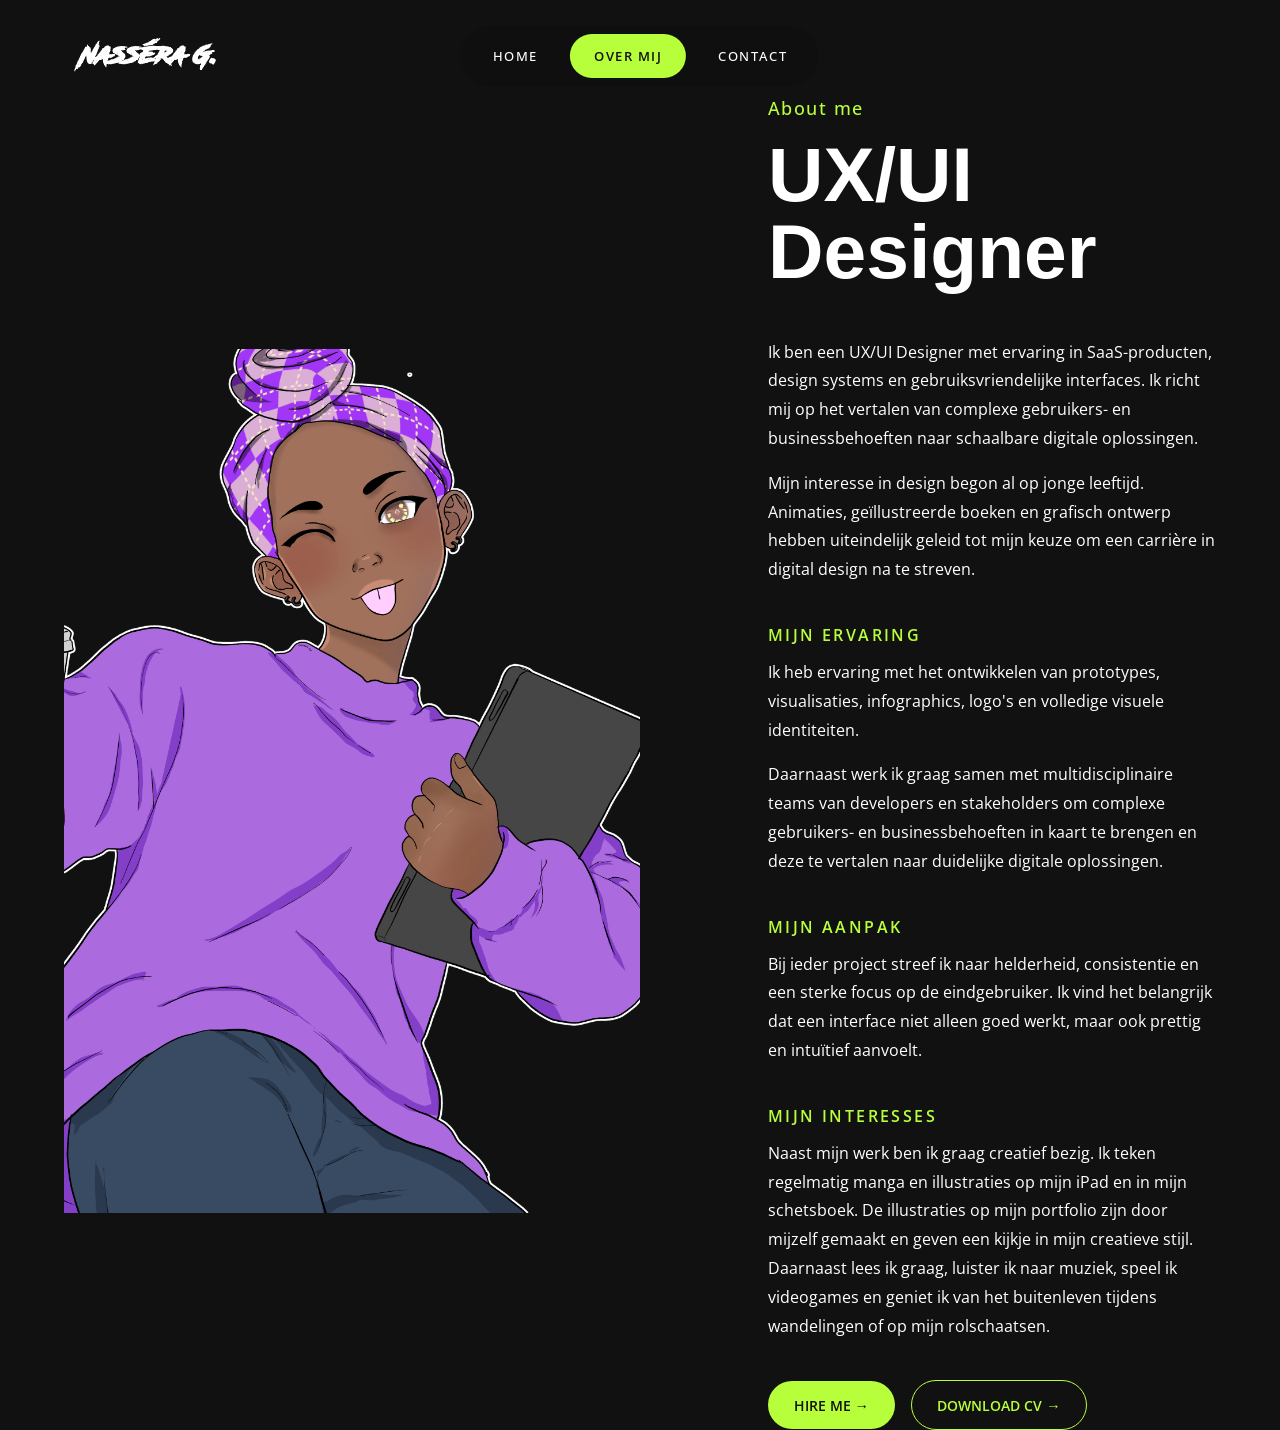
==== pages/about-me.html @ c037fdf7 "Update about-me.html" ====
<!doctype html>
<html lang="en">
  <head>
    <meta charset="UTF-8" />
    <meta name="viewport" content="width=device-width, initial-scale=1.0" />

    <title>About Me | Portfolio</title>

    <!-- CSS -->
<link rel="stylesheet" href="../css/style.css">
<link rel="stylesheet" href="../css/about.css">
<link rel="stylesheet" href="../css/responsive.css">

    <!-- FONTS -->
    <link rel="preconnect" href="https://fonts.googleapis.com" />
    <link rel="preconnect" href="https://fonts.gstatic.com" crossorigin />

    <link
      href="https://fonts.googleapis.com/css2?family=Koulen&family=Open+Sans:wght@300;400;500;600;700&display=swap"
      rel="stylesheet"
    />
  </head>

  <body>

    <!-- ================= HEADER ================= -->

    <header>

      <a href="index.html" class="logo">
        <!-- Nasséra G. -->
          Nass&#233;ra G.
      </a>

      <nav class="navigation">

        <ul>

          <li><a href="index.html"> Home</a></li>
          <li><a href="pages/about-me.html" class="active">Over mij</a></li>
          <li><a href="pages/contact.html">Contact</a></li>
        </ul>
      </nav>
<!-- 
      <a href="#" class="contact-button">
        Neem contact op
      </a> -->

    </header>

    <!-- ==========================================
         ABOUT ME PAGE
    =========================================== -->

    <main class="about-page">

      <!-- ========================================
           LEFT — CHARACTER
      ========================================= -->

      <section class="about-character">
        <img src="../images/profile/full-body2.webp" alt="About Me character">
      </section>


      <!-- ========================================
           RIGHT — CONTENT
      ========================================= -->

      <section class="about-content">

        <div class="about-header">

          <span class="about-category">
            About me
          </span>

          <h1>
            UX/UI Designer
          </h1>

        </div>


        <!-- INTRODUCTION -->

        <div class="about-section">

          <p>
            Ik ben een UX/UI Designer met ervaring in SaaS-producten,
            design systems en gebruiksvriendelijke interfaces. Ik richt
            mij op het vertalen van complexe gebruikers- en
            businessbehoeften naar schaalbare digitale oplossingen.
          </p>

          <p>
            Mijn interesse in design begon al op jonge leeftijd. Animaties,
            geïllustreerde boeken en grafisch ontwerp hebben uiteindelijk
            geleid tot mijn keuze om een carrière in digital design na te
            streven.
            
          </p>

        </div>


        <!-- EXPERIENCE -->

        <div class="about-section">

          <h2>
            MIJN ERVARING 
          </h2>

          <p>
            Ik heb ervaring met het ontwikkelen van prototypes,
            visualisaties, infographics, logo's en volledige
            visuele identiteiten.
          </p>

          <p>
            Daarnaast werk ik graag samen met multidisciplinaire teams
            van developers en stakeholders om complexe gebruikers- en
            businessbehoeften in kaart te brengen en deze te vertalen naar duidelijke digitale
            oplossingen.
          </p>

        </div>


        <!-- APPROACH -->
        <div class="about-section">

          <h2>
            MIJN AANPAK
          </h2>

          <p>
            Bij ieder project streef ik naar helderheid, consistentie en
            een sterke focus op de eindgebruiker. Ik vind het belangrijk
            dat een interface niet alleen goed werkt, maar ook prettig en
            intuïtief aanvoelt.
          </p>

        </div>


        <!-- INTERESTS -->
        <div class="about-section">

          <h2>
            MIJN INTERESSES
          </h2>

          <p>
            Naast mijn werk ben ik graag creatief bezig. Ik teken regelmatig manga en illustraties op mijn iPad en in mijn schetsboek. De illustraties op mijn portfolio zijn door mijzelf gemaakt en geven een kijkje in mijn creatieve stijl. Daarnaast lees ik graag, luister ik naar muziek, speel ik videogames en geniet ik van het buitenleven tijdens wandelingen of op mijn rolschaatsen.
          </p>
        </div>


        <!-- ========================================
             SKILLS
        ========================================= -->

        <!-- <div class="about-skills">

          <div class="skill">
            <span>UX / UI DESIGN</span>
          </div>

          <div class="skill">
            <span>PROTOTYPING</span>
          </div>

          <div class="skill">
            <span>DESIGN SYSTEMS</span>
          </div>

          <div class="skill">
            <span>VISUAL DESIGN</span>
          </div>

        </div> -->


        <!-- ========================================
             CONTACT
        ========================================= -->


<div class="about-buttons">

  <a href="mailto:nasseragrampon@gmail.com" class="project-button" id="contact-button">
    HIRE ME →
  </a>


  <a href="../images/profile/CV_Nassera_Grampon_Dutch2026.pdf" target="_blank" class="project-button-secondary">
    DOWNLOAD CV →
  </a>

</div>


<div class="star-container"></div>

</section>
</main>


<script src="javascript/about-me.js"></script>
  </body>
</html>
---- css/style.css ----
/* ==========================================
   IMPORTS
========================================== */

@import url("happy-chef.css");






/* ==========================================
   VARIABLES
========================================== */

:root {
  --container-width: 1400px;
  --container-padding: 2rem;


--border-radius-xxs: 2px;
--border-radius-xs: 4px;
--border-radius-s: 8px;
--border-radius-m: 16px;
--border-radius-l: 20px;
--border-radius-xl: 40px;
--border-radius-full: 999px;

--color-accent: #b8ff3b;
--color-black: #111111;
--color-semiblack: #1f1f1f;
--color-grey: #5f5f5f;
--color-white: #ffffff;

/* Project colors */
--color-florisoft:#8D3BFF;
--color-grid:#FF3B8D;
--color-motion:#6680FF;
--color-visual:#FFE33B;
--color-happychef:#FF3B3B;
/* --color-about:fuchsia; */



}

@font-face {
  font-family: "Road Rage";
  src: url("../fonts/Road_Rage.otf") format("opentype");
  font-weight: normal;
  font-style: normal;
}

/* ==========================================
   GLOBAL
========================================== */

* {
  margin: 0;
  padding: 0;
  box-sizing: border-box;
}





/* ==========================================
   GLOBAL TYPOGRAPHY
========================================== */


body {
  /* font-family: "Sora", sans-serif; */
  font-family: "Open Sans", sans-serif;
  background: var(--color-black);
}

/* ==========================================
   HEADINGS
========================================== */

h1,
/* h2, */
h3,
h4,
h5,
h6 {
  /* font-family: "Koulen", sans-serif; */
  font-family: "Sora", sans-serif;

    font-size: clamp(3rem, 6vw, 5rem);
    font-weight: 400;
    line-height: 1;
    color: var(--color-white);
    margin-bottom: 3rem;
}


/* ==========================================
   LINKS
========================================== */

a {
  font-family: "Open Sans", sans-serif;
}


/* ==========================================
   BUTTONS
========================================== */

button {
  font-family: "Open Sans", sans-serif;
}



/* ==========================================
   HEADER
========================================== */

header {
  position: absolute;
display: flex;
  align-items: center;

  width: min(
    var(--container-width),
    calc(100% - (var(--container-padding) * 2))
  );

  padding: 1.5rem 3rem;

  top: 2rem;
  left: 50%;

  transform: translateX(-50%);

  z-index: 100;
}


/* ==========================================
   NAVIGATION
========================================== */

.navigation {
  position: absolute;

  left: 50%;
  transform: translateX(-50%);

  background: rgba(15, 15, 15, 0.85);

  border-radius: var(--border-radius-full);

  padding: 0.5rem;
}

.navigation ul {
  display: flex;
  align-items: center;

  margin: 0;
  padding: 0;

  list-style: none;

  gap: 0.5rem;
}

.navigation a {
  display: block;

  padding: 0.8rem 1.5rem;

  border-radius: var(--border-radius-full);

  color: var(--color-white);

  font-family: "Open Sans", sans-serif;

  font-size: 0.8rem;
  font-weight: 500;

  letter-spacing: 0.12em;

  text-transform: uppercase;
  text-decoration: none;

  transition: 0.3s ease;
}


/* ==========================================
   NAVIGATION HOVER
========================================== */

.navigation a:hover {
  background: rgba(255, 255, 255, 0.08);
}


/* ==========================================
   ACTIVE PAGE
========================================== */

.navigation .active {
  background: var(--color-accent);

  color: var(--color-black);

  font-weight: 600;
}


/* ==========================================
   LOGO
========================================== */

@font-face {
  font-family: "Road Rage", sans-serif;
  src: url("../fonts/Road_Rage.otf") format("opentype");
}

.logo {
  position: absolute;
  left: 3rem;
  color: var(--color-white);
  font-family: "Road Rage", sans-serif;
  font-size: 1.5rem;
  font-weight: 600;
  text-decoration: none;
}





/* ==========================================
   HERO
========================================== */

.hero {
  display: flex;
  width: 100%;
  height: 100vh;
}

.hero:hover .panel {
  flex: 0.95;
}

/* .hero .panel:hover {
  flex: 1.2;
} */




/* ==========================================
   PANELEN
========================================== */

.panel {
  position: relative;
  flex: 1;
  overflow: hidden;
}


/* .panel {
    overflow: hidden;
} */



/* ==========================================
   PANEL IMAGE
========================================== */


.panel img {
    width: 100%;
    height: 100%;
    object-fit: cover;
}


/* ==========================================
   PANEL HOVER IMAGE
========================================== */

.panel:hover img {
  transform: scale(1.03);
  filter: brightness(0.85);
}


/* ==========================================
   LAST PANEL
========================================== */

.panel:last-child {
  border-right: none;
}


/* ==========================================
   PANEL LIGHT OVERLAY
========================================== */

.panel::before {
  content: "";

  position: absolute;
  inset: 0;

  background: rgba(255, 255, 255, 0.03);

  opacity: 0.4;

  transition: opacity 0.3s ease;

  pointer-events: none;

  z-index: 1;
}

.panel:hover::before {
  opacity: 1;
}


/* CHARACHTERS BELOW */

/* ------------------------------------------
   FLORISOFT CHARACTER
------------------------------------------ */

.florisoft img {
  /* width: 100%;
  height: 100%;
  object-fit: cover;
  object-position: center top; */
    object-fit: cover;
object-position: center bottom 90%;
/* background-color: #5CAA59;
background-color: #FFE53B; */
}

/* ------------------------------------------
   GRID EN KLEUR CHARACTER
------------------------------------------ */

.grid img {
  width: 100%;
  height: 100%;
  object-fit: cover;
  object-position: center top;
  /* background-color: #E56B8D;
  background-color: #B8FF3B; */
}

/* ------------------------------------------
   INTERFACE EN BEWEGING CHARACTER
------------------------------------------ */

.interface img {
  width: 100%;
  height: 100%;
  object-fit: cover;
  object-position: center top;
  /* background-color: #58929B;
  background-color: #55FF3B; */
}
/* ------------------------------------------
   VISUAL INTERFACE DESIGN CHARACTER
------------------------------------------ */

.visual-interface img {
  width: 100%;
  height: 100%;
  object-fit: cover;
  object-position: center top;
  /* background-color: #F4DB5D;
  background-color: #3B55FF; */
  
}

/* ------------------------------------------
   HAPPY CHEF CHARACTER
------------------------------------------ */

.happy-chef img {
  width: 100%;
  height: 100%;
  object-fit: cover;
  object-position: center top;
  /* background-color: #ED394D;
  background-color: #E53BFF; */
}

/* ------------------------------------------
   ABOUT ME CHARACTER
------------------------------------------ */

.about-me img {
  width: 100%;
  height: 100%;
  object-fit: cover;
  object-position: center top;
  /* background-color: #9E49FF;
  background-color: #131A00; */
}


/* DEZE LATER VERWIJDEREN!!!! */
.florisoft img,
.grid img,
.interface img,
.visual-interface img,
.happy-chef img,
.about-me img
{
  background-color:#343ee329;

}

/* ==========================================
   OVERLAY
========================================== */

.panel-overlay {
  position: absolute;
  inset: 0;

  background: linear-gradient(
    to top,
    rgba(0, 0, 0, 0.92) 0%,
    rgba(0, 0, 0, 0.65) 45%,
    rgba(0, 0, 0, 0.15) 75%,
    transparent 100%
  );

  opacity: 0;

  transition: opacity 0.45s ease;

  z-index: 1;

  pointer-events: none;
}


/* Overlay verschijnt */

.panel:hover .panel-overlay {
  opacity: 1;
}


/* ==========================================
   PANEL CONTENT
========================================== */

.panel-content {
  position: absolute;
  left: 2rem;
  right: 2rem;
  bottom: 2rem;
  z-index: 2;

  opacity: 0;
  transform: translateY(40px);

  transition:
    opacity 0.45s ease,
    transform 0.45s ease;
}


/* Content verschijnt */

.panel:hover .panel-content {
  opacity: 1;
  transform: translateY(0);
}


/* ==========================================
   CATEGORIE
========================================== */

.panel-category {
  display: block;
  margin-bottom: 1rem;
  color: var(--color-accent);
  font-size: 0.8rem;
  font-weight: 600;
  letter-spacing: 0.15em;
  text-transform: uppercase;
}


/* ==========================================
   TITEL
========================================== */

.panel-content h2 {
  margin-bottom: 1rem;
  color: var(--color-white);
  font-size: clamp(2rem, 2.4vw, 2.8rem);
  font-weight: 600;
  line-height: 1.1;
}


/* ==========================================
   BESCHRIJVING
========================================== */

.panel-content p {
  max-width: 28ch;
  margin-bottom: 2rem;
  color: rgba(255, 255, 255, 0.88);
  font-size: 0.95rem;
  line-height: 1.8;
}


/* ==========================================
   LINK
========================================== */

.panel-link {
  display: inline-flex;
  align-items: center;
  color: var(--color-accent);
  font-weight: 600;
  transition:
    gap 0.3s ease,
    transform 0.3s ease;
}


/* Link hover */

.panel:hover .panel-link {
  gap: 0.9rem;
}

/* ==========================================
   HOMEPAGE — TOUCH DEVICES
   TABLET + MOBILE
========================================== */

@media (max-width: 1024px) {

  .hero .panel-content {
    opacity: 1 !important;
    transform: translateY(0) !important;
  }

  .hero .panel-overlay {
    opacity: 1 !important;
  }

}

/* ==========================================
   HOMEPAGE
   TABLET + MOBILE
   PANEL TEXT ALWAYS VISIBLE
========================================== */

@media (max-width: 1024px) {

  .hero .panel-content {
    opacity: 1 !important;
    transform: translateY(0) !important;
    visibility: visible !important;
  }

  .hero .panel-overlay {
    opacity: 1 !important;
    visibility: visible !important;
  }

}
---- css/about.css ----
/* ==========================================
   ABOUT ME PAGE
========================================== */


/* ==========================================
   HERO / MAIN ABOUT SECTION
========================================== */

.about-page {
  display: flex;
  justify-content: space-between;
  align-items: center;
  width: min(1400px, 90%);
  margin: 6rem auto 0;
  min-height: calc(100vh - 6rem);
  gap: 8rem;
}


/* ==========================================
   LEFT — ILLUSTRATION
========================================== */

.about-character {
  width: 50%;
  /* height: calc(100vh - 6rem); */
  overflow: hidden;
  flex-shrink: 0;
  display: flex;
  /* align-items: flex-end; */
  justify-content: center;
}


.about-character img {
  width: 100%;
  height: 100dvh;
  object-fit: contain;
  object-position: center bottom;
  display: block;
  transition: transform 0.35s ease;
}


/* Character hover */

/* .about-character:hover img {
  transform: scale(1.02);
} */


/* ==========================================
   RIGHT — ABOUT CONTENT
========================================== */

.about-content {
  width: 45%;
  max-width: 38rem;
}


/* ==========================================
   PROJECT NUMBER / CATEGORY
========================================== */

.about-category{
  display: inline-block;
  font-size: 1.125rem;
  font-weight: 500;
  color: var(--color-accent);
  margin-bottom: 1rem;
  /* text-transform: uppercase; */
  letter-spacing: 0.08em;
}


/* ==========================================
   MAIN TITLE
========================================== */

/* Titel: UX/UI Designer */

.about-content h1 {
  font-size: clamp(3rem, 6vw, 5rem);
  font-weight: 700;
  line-height: 1;
  color: var(--color-white);
  margin-bottom: 3rem;
}


/* ==========================================
   ABOUT SECTION
========================================== */

.about-section {
  margin-bottom: 2.5rem;
}


/* ==========================================
   SECTION TITLE
========================================== */


.about-section h2{
  display: block;
  margin-bottom: .75rem;
  color: var(--color-accent);
  font-size: 1rem;
  font-weight: 600;
  letter-spacing: .15em;
  text-transform: uppercase;
}



/* ==========================================
   BODY TEXT
========================================== */
.about-section p {
  display: inline-block;
  font-size: 1rem;
  line-height: 1.8;
  /* color: rgba(255, 255, 255, 0.8); */
  color: var(--color-white);
  max-width: 36rem;
  margin-bottom: 1rem;
}


.about-section p:last-child {
  margin-bottom: 0;
}


/* ==========================================
   SKILLS
========================================== */

/* .about-skills {
  display: flex;
  flex-wrap: wrap;
  gap: 0.75rem;
  margin-top: 2rem;
  margin-bottom: 2.5rem;
} */


/* Skill */

/* .skill {
  display: inline-flex;
  align-items: center;
  padding: 0.65rem 1rem;
  border: 1px solid rgba(255, 255, 255, 0.2);
  border-radius: var(--border-radius-full);
  color: var(--color-white);
  font-size: 0.8rem;
  font-weight: 600;
  letter-spacing: 0.05em;
} */


/* Skill hover */

/* .skill:hover {
  background: var(--color-accent);
  border-color: var(--color-accent);
  color: var(--color-black);
} */


/* ==========================================
   CONTACT
========================================== */

.about-buttons {
  display: flex;
  align-items: center;
  gap: 1rem;
}

/* .about-contact {
  display: inline-flex;
  align-items: center;
  gap: 0.6rem;
  padding: 0.9rem 1.6rem;
  border-radius: var(--border-radius-full);
  background: var(--color-accent);
  color: var(--color-black);
  text-decoration: none;
  font-size: 0.9rem;
  font-weight: 600;
  transition:
    transform 0.3s ease,
    background 0.3s ease;
} */


/* Contact hover */
/* .about-contact:hover {
  transform: translateY(-2px);
} */



/* button */
.project-button {
    font-size: .9rem;
  display: inline-flex;
  align-items: center;
  padding: .9rem 1.6rem;
  border-radius: var(--border-radius-full);
  background: var(--color-accent);
  color: var(--color-black);
  text-decoration: none;
  font-weight: 600;
}


.project-buttons {
  display: flex;
  align-items: center;
  gap: 1rem; /* Verander dit voor meer of minder ruimte */
}


/* button secondary */
.project-button-secondary {
  display: inline-flex;
  align-items: center;
  justify-content: center;
  padding: .9rem 1.6rem;
  font-size: .9rem;
  font-weight: 600;
  text-decoration: none;
  color: var(--color-accent);
  border: 1.5px solid var(--color-accent);
  border-radius: var(--border-radius-full);
  background: transparent;
  transition:
    background .3s ease,
    color .3s ease,
    transform .3s ease;
}

/* hover functie */
.project-button-secondary:hover {
  background: var(--color-accent);
  color: var(--color-black);
}

/* ==========================================
   CLICK STARS
========================================== */

.star-container {
  position: fixed;
  inset: 0;
  pointer-events: none;
  z-index: 9999;
}

.star {
  position: absolute;
  color: var(--color-accent);
  font-size: 1.2rem;
  opacity: 0;
  animation: star-burst 0.8s ease-out forwards;
}

@keyframes star-burst {
  0% {
    opacity: 0;
    transform: translate(0, 0) scale(0);
  }

  20% {
    opacity: 1;
    transform: translate(0, 0) scale(1);
  }

  100% {
    opacity: 0;
    transform:
      translate(var(--x), var(--y))
      scale(0.5);
  }

}
---- css/responsive.css ----
/* ==========================================
   RESPONSIVE
========================================== */


/* ==========================================
   TABLET
   1024px and below
========================================== */

@media (max-width: 1024px) {

  /* ==========================================
     HEADER
  ========================================== */

  header {
    width: calc(100% - 3rem);
    padding: 1.5rem;
  }

  .logo {
    left: 1.5rem;
  }

  .navigation a {
    padding: 0.7rem 1.1rem;
    font-size: 0.75rem;
  }


  /* ==========================================
     HERO
  ========================================== */

  .hero {
    height: 100vh;
  }


  /* ==========================================
     PANEL CONTENT
  ========================================== */

  .panel-content {
    left: 1.5rem;
    right: 1.5rem;
    bottom: 1.5rem;
  }

  .panel-content h2 {
    font-size: 1.8rem;
  }

  .panel-content p {
    font-size: 0.85rem;
  }


  /* ==========================================
     HOMEPAGE PANELS
     TEXT ALWAYS VISIBLE
  ========================================== */

  .hero .panel {
    position: relative;
  }

  .hero .panel .panel-content {
    opacity: 1 !important;
    visibility: visible !important;
    transform: none !important;
    pointer-events: auto;
  }

  .hero .panel .panel-overlay {
    opacity: 1 !important;
    visibility: visible !important;
  }

  /* Prevent touch devices from triggering
     desktop hover behaviour */

  .hero .panel:hover .panel-content {
    opacity: 1 !important;
    visibility: visible !important;
    transform: none !important;
  }

  .hero .panel:hover .panel-overlay {
    opacity: 1 !important;
    visibility: visible !important;
  }

}


/* ==========================================
   MOBILE
   768px and below
========================================== */

@media (max-width: 768px) {

  /* ==========================================
     HEADER
  ========================================== */

  header {
    width: 100%;
    padding: 1rem 1.25rem;
    top: 0.75rem;
  }


  /* Logo */

  .logo {
    left: 1.25rem;
    font-size: 1.2rem;
  }


  /* Navigation */

  .navigation {
    left: auto;
    right: 1.25rem;
    transform: none;
    padding: 0.3rem;
  }

  .navigation ul {
    gap: 0.15rem;
  }

  .navigation a {
    padding: 0.6rem 0.8rem;
    font-size: 0.65rem;
    letter-spacing: 0.06em;
  }


  /* ==========================================
     HOMEPAGE HERO
  ========================================== */

  .hero {
    flex-direction: column;
    width: 100%;
    height: auto;
  }


  /* ==========================================
     HOMEPAGE PANELS
  ========================================== */

  .panel {
    width: 100%;
    height: 420px;
    flex: none;
  }


  /* ==========================================
     PANEL CONTENT
  ========================================== */

  .panel-content {
    left: 1.5rem;
    right: 1.5rem;
    bottom: 1.5rem;
  }

  .panel-content h2 {
    font-size: 2rem;
  }

  .panel-content p {
    font-size: 0.9rem;
    text-align: left;
    max-width: 34ch;
  }


  /* ==========================================
     CHARACTER POSITIONS
  ========================================== */

  .florisoft img {
    object-position: center 20%;
  }

  .grid img {
    object-position: center 30%;
  }

  .interface img {
    object-position: center 30%;
  }

  .visual-interface img {
    object-position: center 30%;
  }

  .happy-chef img {
    object-position: center 30%;
  }

  .about-me img {
    object-position: center 10%;
  }


  /* ==========================================
     PROJECT HERO — BUTTON
  ========================================== */

  .project-info > .project-button {
    display: flex;
    width: 100%;
    justify-content: center;
    margin: 0;
  }


  /* ==========================================
     ABOUT ME
  ========================================== */

  .about-page {
    flex-direction: column;
    width: min(90%, 40rem);
    margin: 7rem auto 4rem;
    height: auto;
    gap: 3rem;
    align-items: center;
  }

  .about-character {
    width: 100%;
    height: 48vh;
    max-height: 520px;
    flex-shrink: 0;
  }

  .about-character img {
    width: 100%;
    height: 100%;
    object-fit: contain;
    object-position: center bottom;
  }

  .about-content {
    width: 100%;
    max-width: 38rem;
  }

  .about-content h1 {
    font-size: clamp(3rem, 9vw, 4.5rem);
    margin-bottom: 2.5rem;
  }

  .about-category {
    font-size: 1rem;
    margin-bottom: 0.75rem;
  }

  .about-section {
    margin-bottom: 2rem;
  }

  .about-section h2 {
    font-size: 0.9rem;
    margin-bottom: 0.65rem;
  }

  .about-section p {
    font-size: 1rem;
    line-height: 1.75;
    max-width: none;
  }

  .about-buttons {
    flex-wrap: wrap;
    gap: 0.75rem;
    margin-top: 1rem;
  }


  /* ==========================================
     CONTACT
  ========================================== */

  .contact-page {
    width: calc(100% - 2rem);
    height: calc(100vh - 7rem);
    margin: 7rem auto 3rem;
  }

  .contact-intro {
    width: 100%;
    max-width: 40rem;
  }

  .contact-category {
    margin-bottom: 1.25rem;
    font-size: 0.75rem;
  }

  .contact-intro h1 {
    margin-bottom: 2rem;
    font-size: clamp(4.5rem, 15vw, 8rem);
    line-height: 0.85;
  }

  .contact-intro p {
    max-width: 35rem;
    font-size: 1rem;
    line-height: 1.7;
  }

  .contact-email {
    margin-top: 1.5rem;
    padding: 0.85rem 1.5rem;
    font-size: 0.85rem;
  }


  /* ==========================================
     HAPPY CHEF — HERO
  ========================================== */

  .project-hero {
    flex-direction: column;
    width: min(90%, 40rem);
    margin: 7rem auto 4rem;
    height: auto;
    gap: 2rem;
    align-items: stretch;
  }

  .project-info {
    width: 100%;
  }

  .project-info h1 {
    font-size: clamp(3rem, 10vw, 5rem);
    margin-bottom: 2rem;
  }

  .project-number {
    font-size: 1rem;
    margin-bottom: 0.75rem;
  }

  .project-about h2 {
    font-size: 1rem;
    margin-bottom: 0.75rem;
  }

  .project-about p {
    max-width: none;
    font-size: 1rem;
    line-height: 1.75;
    margin-bottom: 2rem;
  }

  .project-image {
    width: 100%;
    max-width: 420px;
    aspect-ratio: 3 / 4;
    align-self: center;
  }


  /* ==========================================
     HAPPY CHEF — SECTION 01
     CHALLENGE
  ========================================== */

  .challenge {
    flex-direction: column;
    width: min(90%, 40rem);
    margin: 6rem auto;
    gap: 3rem;
    align-items: stretch;
  }

  .challenge-image {
    width: 100%;
    max-width: 420px;
    aspect-ratio: 1 / 1;
    align-self: center;
  }

  .challenge-content {
    max-width: none;
    width: 100%;
  }

  .challenge-content p {
    max-width: none;
    margin-top: 1.5rem;
    font-size: 1rem;
    line-height: 1.75;
  }

  .challenge .section-heading {
    margin-bottom: 1.5rem;
  }

  .challenge .section-heading h2 {
    font-size: clamp(3rem, 10vw, 5rem);
    margin-bottom: 2rem;
  }


  /* ==========================================
     HAPPY CHEF — SECTION 02
     DESIGN PROCESS
  ========================================== */

  .design-process {
    width: min(90%, 40rem);
    margin: 6rem auto;
  }

  .design-process .section-heading {
    margin-bottom: 2.5rem;
  }

  .design-process .section-heading h2 {
    font-size: clamp(3rem, 10vw, 5rem);
    margin-bottom: 2rem;
  }

  .process-grid {
    grid-template-columns: 1fr;
    gap: 2.5rem;
  }

  .process-card {
    width: 100%;
    display: grid;
    grid-template-columns: auto 1fr;
    column-gap: 1rem;
    align-items: center;
  }

  .process-icon {
    grid-column: 1;
    grid-row: 1;
    font-size: 1.8rem;
    margin: 0;
  }

  .process-card h3 {
    grid-column: 2;
    grid-row: 1;
    margin: 0;
    font-size: 1rem;
  }

  .process-card p {
    grid-column: 1 / -1;
    grid-row: 2;
    margin: 1rem 0 0;
    max-width: none;
    font-size: 0.95rem;
    line-height: 1.75;
  }

  .process-divider {
    grid-column: 1 / -1;
    grid-row: 3;
    width: 100%;
    height: 2px;
    margin: 1.5rem 0 0;
  }


  /* ==========================================
     HAPPY CHEF — SECTION 03
     WIREFRAMES
  ========================================== */

  .wireframes {
    flex-direction: column;
    width: min(90%, 40rem);
    margin: 6rem auto;
    gap: 3rem;
    align-items: stretch;
  }

  .wireframes-content {
    max-width: none;
    width: 100%;
  }

  .wireframes .section-heading {
    margin-bottom: 1.5rem;
  }

  .wireframes .section-heading h2 {
    font-size: clamp(3rem, 10vw, 5rem);
    margin-bottom: 2rem;
  }

  .wireframes .section-intro {
    max-width: none;
    font-size: 1rem;
    line-height: 1.75;
    margin-top: 1.5rem;
    margin-bottom: 0;
  }

  .wireframes-image {
    width: 100%;
    max-width: 420px;
    aspect-ratio: 1 / 1;
    align-self: center;
  }


  /* ==========================================
     HAPPY CHEF — SECTION 04
     FINAL SCREENS
  ========================================== */

  .final-screens {
    width: 100%;
    overflow: hidden;
  }

  .final-screens .section-heading {
    width: min(90%, 40rem);
    margin: 0 auto 2rem;
  }

  .final-screens .section-heading h2 {
    font-size: clamp(3rem, 10vw, 5rem);
    margin-bottom: 2rem;
  }

  .final-screens .section-intro {
    width: min(90%, 35rem);
    max-width: none;
    margin: 1.5rem auto 3rem;
    font-size: 1rem;
    line-height: 1.75;
  }

  .screens-gallery {
    display: flex;
    justify-content: flex-start;
    align-items: flex-end;
    gap: 1rem;
    width: max-content;
    padding: 0 1rem;
  }

  .screen-card {
    width: 190px;
    border-radius: var(--border-radius);
  }

  .screen-card.featured {
    width: 225px;
  }


  /* ==========================================
     HAPPY CHEF — SECTION 05
     REFLECTION
  ========================================== */

  .reflection {
    flex-direction: column;
    width: min(90%, 40rem);
    margin: 6rem auto;
    gap: 3rem;
    align-items: stretch;
  }

  .reflection-content {
    width: 100%;
    max-width: none;
  }

  .reflection .section-heading {
    margin-bottom: 1.5rem;
  }

  .reflection .section-heading h2 {
    font-size: clamp(3rem, 10vw, 5rem);
    margin-bottom: 2rem;
  }

  .reflection .section-intro {
    max-width: none;
    margin-top: 1.5rem;
    font-size: 1rem;
    line-height: 1.75;
  }

  .reflection-card {
    width: 100%;
    max-width: 420px;
    aspect-ratio: 1 / 1;
    align-self: center;
    padding: 2.5rem;
  }

  .quote-mark {
    font-size: 4rem;
  }

  .reflection-card blockquote {
    font-size: 1.25rem;
    line-height: 1.5;
    margin-bottom: 1.5rem;
  }

  .quote-author {
    font-size: 0.9rem;
  }

  .reflection-card:hover {
    transform: none;
  }


  /* ==========================================
     HAPPY CHEF — SECTION 06
     TRY THE APP
  ========================================== */

  .try-app {
    flex-direction: column;
    width: min(90%, 40rem);
    margin: 6rem auto 8rem;
    gap: 3rem;
    align-items: stretch;
  }

  .try-app-image {
    display: none;
  }

  .try-app-content {
    width: 100%;
    max-width: none;
  }

  .try-app .section-heading {
    margin-bottom: 1.5rem;
  }

  .try-app .section-heading h2 {
    font-size: clamp(3rem, 10vw, 5rem);
    margin-bottom: 2rem;
  }

  .try-app .section-intro {
    max-width: none;
    margin-top: 1.5rem;
    margin-bottom: 2rem;
    font-size: 1rem;
    line-height: 1.75;
  }

  .try-app .project-buttons {
    display: flex;
    flex-direction: column;
    align-items: stretch;
    gap: 0.75rem;
  }

  .try-app .project-button,
  .try-app .project-button-secondary {
    width: 100%;
    justify-content: center;
  }


  /* ==========================================
     FLORISHOP — SECTION 00
     PROFESSIONAL HERO
  ========================================== */

  .professional-hero {
    width: calc(100% - 2rem);
    margin: 6rem auto 0;
    padding: 4rem 0 3rem;
  }

  .professional-hero .section-heading {
    gap: 0.75rem;
  }

  .professional-hero .section-number {
    font-size: 0.9rem;
    margin-bottom: 0;
  }

  .professional-hero h1 {
    font-size: clamp(3rem, 11vw, 5rem);
    line-height: 1;
  }

  .professional-hero .section-intro {
    width: 100%;
    max-width: 38rem;
    margin: 1.5rem auto 0;
    font-size: 0.95rem;
    line-height: 1.75;
  }


  /* ==========================================
     FLORISHOP — SECTION 01
     FEATURED PROJECT
  ========================================== */

  .professional-featured {
    display: flex;
    flex-direction: column;
    align-items: stretch;
    width: min(90%, 40rem);
    gap: 3rem;
    margin: 3rem auto 6rem;
  }

  .featured-content {
    width: 100%;
    max-width: none;
    order: 1;
  }

  .project-label {
    margin-bottom: 0.75rem;
  }

  .featured-content h2 {
    font-size: clamp(3rem, 10vw, 5rem);
    margin-bottom: 2rem;
  }

  .featured-content p {
    font-size: 1rem;
    line-height: 1.8;
    margin-bottom: 2rem;
  }

  .project-meta {
    display: flex;
    flex-wrap: wrap;
    gap: 0.6rem;
  }

  .project-meta span {
    font-size: 0.7rem;
    padding: 0.5rem 0.75rem;
  }

  .featured-image {
    width: 100%;
    order: 2;
    border-radius: var(--border-radius-xl);
  }

  .featured-image img {
    width: 100%;
    height: auto;
    display: block;
  }


  /* ==========================================
     FLORISHOP — SECTION 02
     MY CONTRIBUTION
  ========================================== */

  .professional-info {
    display: flex;
    flex-direction: column;
    width: min(90%, 40rem);
    gap: 4rem;
    margin: 0 auto;
    padding: 4rem 0;
  }

  .info-block {
    width: 100%;
    max-width: none;
  }

  .info-label {
    margin-bottom: 1rem;
    font-size: 0.75rem;
  }

  .info-block h2 {
    font-size: clamp(2rem, 8vw, 3rem);
    line-height: 1.1;
    margin-bottom: 1rem;
  }

  .info-block p {
    font-size: 1rem;
    line-height: 1.8;
    max-width: none;
  }


  /* ==========================================
     FLORISHOP — SECTION 03
     PROJECT SCOPE
  ========================================== */

  .project-scope {
    width: min(90%, 40rem);
    margin: 6rem auto;
  }

  .project-scope .section-heading {
    margin-bottom: 2rem;
  }

  .project-scope .section-heading h2 {
    font-size: clamp(3rem, 10vw, 5rem);
    margin-bottom: 2rem;
  }

  .project-scope .section-intro {
    max-width: none;
    margin-top: 1.5rem;
    margin-bottom: 3rem;
    font-size: 1rem;
    line-height: 1.8;
  }

  .scope-list {
    grid-template-columns: 1fr;
    border-top: 1px solid rgba(255, 255, 255, 0.15);
  }

  .scope-item {
    width: 100%;
    padding: 1.25rem 0;
    gap: 1rem;
  }

  .scope-item span {
    min-width: 2rem;
    font-size: 0.75rem;
  }

  .scope-item h3 {
    font-size: 1rem;
  }


  /* ==========================================
     FLORISHOP — SECTION 03 / 04
     SHOWCASE
  ========================================== */

  .professional-showcase {
    width: min(90%, 40rem);
    margin: 6rem auto;
  }

  .professional-showcase .section-heading {
    margin-bottom: 2rem;
  }

  .professional-showcase .section-heading h2 {
    font-size: clamp(3rem, 10vw, 5rem);
    margin-bottom: 2rem;
  }

  .professional-showcase .section-intro {
    max-width: none;
    margin-top: 1.5rem;
    margin-bottom: 3rem;
    font-size: 1rem;
    line-height: 1.8;
  }

  .showcase-grid {
    grid-template-columns: 1fr;
    gap: 1.5rem;
    border-bottom: 1px solid rgba(255, 255, 255, 0.15);
  }

  .showcase-item,
  .showcase-item.large {
    grid-column: auto;
    width: 100%;
    border-radius: var(--border-radius-xl);
  }

  .showcase-item img {
    width: 100%;
    height: auto;
    display: block;
  }

  .showcase-item:hover img {
    transform: none;
  }


  /* ==========================================
     FLORISHOP — SECTION 05
     DELIVERY / OPLEVERING
  ========================================== */

  .professional-result {
    width: min(90%, 40rem);
    margin: 6rem auto;
  }

  .professional-result .section-heading {
    margin-bottom: 2rem;
  }

  .professional-result .section-heading h2 {
    font-size: clamp(3rem, 10vw, 5rem);
    margin-bottom: 2rem;
  }

  .professional-result .section-intro {
    max-width: none;
    margin-top: 1.5rem;
    margin-bottom: 3rem;
    font-size: 1rem;
    line-height: 1.8;
  }

  .result-image {
    width: 100%;
    border-radius: var(--border-radius-xl);
    overflow: hidden;
  }

  .result-image img {
    width: 100%;
    height: auto;
    display: block;
  }


  /* ==========================================
     FLORISHOP — SECTION 06
     FINAL RESULT
  ========================================== */

  .professional-final {
    width: min(90%, 40rem);
    margin: 6rem auto 8rem;
  }

  .professional-final .section-heading {
    margin-bottom: 2rem;
  }

  .professional-final .section-heading h2 {
    font-size: clamp(3rem, 10vw, 5rem);
    margin-bottom: 2rem;
  }

  .professional-final .section-intro {
    max-width: none;
    margin-top: 1.5rem;
    margin-bottom: 3rem;
    font-size: 1rem;
    line-height: 1.8;
  }

  .final-project-image {
    width: 100%;
    border-radius: var(--border-radius-xl);
    overflow: hidden;
  }

  .final-project-image img {
    width: 100%;
    height: auto;
    display: block;
  }

}


/* ==========================================
   SMALL MOBILE
   600px and below
========================================== */

@media (max-width: 600px) {

  /* ==========================================
     ABOUT ME
  ========================================== */

  .about-page {
    width: calc(100% - 2rem);
    margin: 6rem auto 3rem;
    gap: 2.5rem;
  }

  .about-character {
    height: 45vh;
    max-height: 450px;
  }

  .about-content {
    width: 100%;
  }

  .about-category {
    font-size: 0.95rem;
  }

  .about-content h1 {
    font-size: clamp(2.8rem, 11vw, 4rem);
    margin-bottom: 2rem;
  }

  .about-section {
    margin-bottom: 2rem;
  }

  .about-section h2 {
    font-size: 0.85rem;
  }

  .about-section p {
    font-size: 0.95rem;
    line-height: 1.7;
  }

  .about-buttons {
    flex-direction: column;
    align-items: stretch;
    gap: 0.75rem;
    margin-top: 1rem;
  }

  .about-buttons .project-button,
  .about-buttons .project-button-secondary {
    width: 100%;
    justify-content: center;
  }


  /* ==========================================
     CONTACT
  ========================================== */

  .contact-page {
    width: calc(100% - 2rem);
    height: calc(100vh - 6rem);
    margin: 6rem auto 3rem;
  }

  .contact-category {
    margin-bottom: 1rem;
    font-size: 0.7rem;
  }

  .contact-intro h1 {
    margin-bottom: 1.75rem;
    font-size: clamp(3.8rem, 17vw, 6rem);
    line-height: 0.85;
  }

  .contact-intro p {
    max-width: 32rem;
    font-size: 0.95rem;
    line-height: 1.7;
  }

  .contact-email {
    margin-top: 1.25rem;
    padding: 0.85rem 1.4rem;
    font-size: 0.85rem;
  }


  /* ==========================================
     FINAL SCREENS
  ========================================== */

  .screens-gallery {
    flex-direction: column;
    align-items: center;
    width: 100%;
    gap: 2rem;
    padding: 0 1rem;
  }

  .screen-card,
  .screen-card.featured {
    width: min(75vw, 280px);
  }

  .screen-card.featured {
    order: 0;
  }

  .screen-card:hover {
    transform: none;
  }

}





/* ==========================================
   PROJECT TOAST
   DESKTOP + TABLET
========================================== */

.project-toast {
  display: none;
}


@media (min-width: 769px) {

  .project-toast {
    position: fixed;

    left: 50%;
    bottom: 2rem;

    display: flex;
    align-items: center;

    width: min(90%, 24rem);

    padding: 1rem 1.25rem;

    background: rgba(17, 17, 17, 0.94);

    border: 1px solid rgba(255, 255, 255, 0.12);

    border-radius: var(--border-radius-l);

    box-shadow:
      0 1rem 3rem rgba(0, 0, 0, 0.35);

    transform:
      translate(-50%, calc(100% + 4rem));

    opacity: 0;

    z-index: 9999;

    transition:
      transform 0.5s ease,
      opacity 0.5s ease;

    pointer-events: none;
  }


  /* Toast zichtbaar */

  .project-toast.show {
    transform:
      translate(-50%, 0);

    opacity: 1;

    pointer-events: auto;
  }


  /* ==========================================
     CONTENT
  ========================================== */

  .toast-content {
    flex: 1;
  }


  .toast-label {
    display: block;
    margin-bottom: 0.25rem;
    color: var(--color-accent);
    font-size: 0.65rem;
    font-weight: 700;
    letter-spacing: 0.15em;
    text-transform: uppercase;
  }


  .toast-content p {
    margin: 0;
    color: var(--color-white);
    font-size: 0.85rem;
    line-height: 1.5;
  }


  /* ==========================================
     CLOSE BUTTON
  ========================================== */

  .toast-close {
    display: flex;

    align-items: center;
    justify-content: center;

    width: 2rem;
    height: 2rem;

    margin-left: 1rem;
    padding: 0;

    border: none;

    border-radius: var(--border-radius-full);

    background: rgba(255, 255, 255, 0.08);

    color: rgba(255, 255, 255, 0.7);

    font-family: "Open Sans", sans-serif;

    font-size: 1.2rem;

    line-height: 1;

    cursor: pointer;

    transition:
      background 0.3s ease,
      color 0.3s ease,
      transform 0.3s ease;
  }


  .toast-close:hover {
    background: rgba(255, 255, 255, 0.15);

    color: var(--color-white);

    transform: scale(1.05);
  }

}
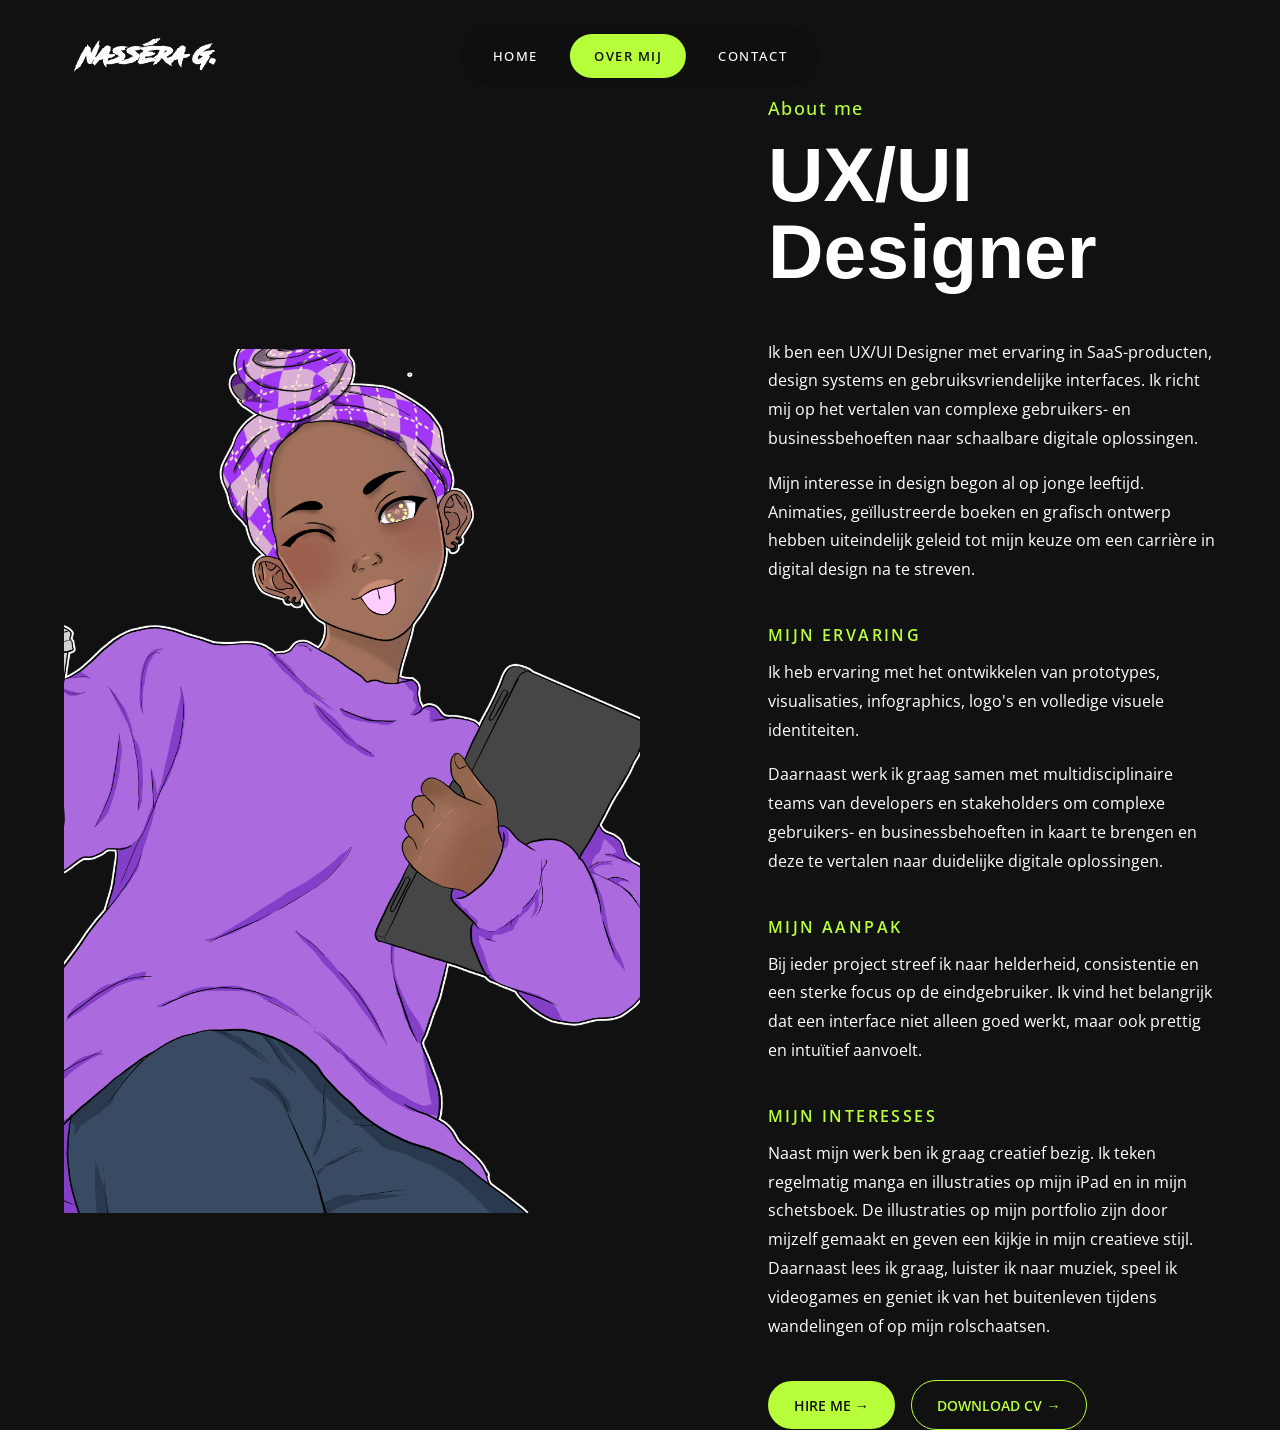
==== commit 1415cb11: "Update about-me.html" ====
--- a/pages/about-me.html
+++ b/pages/about-me.html
@@ -1,25 +1,25 @@
 <!doctype html>
 <html lang="en">
-  <head>
-    <meta charset="UTF-8" />
-    <meta name="viewport" content="width=device-width, initial-scale=1.0" />
-
-    <title>About Me | Portfolio</title>
-
-    <!-- CSS -->
-<link rel="stylesheet" href="../css/style.css">
-<link rel="stylesheet" href="../css/about.css">
-<link rel="stylesheet" href="../css/responsive.css">
-
-    <!-- FONTS -->
-    <link rel="preconnect" href="https://fonts.googleapis.com" />
-    <link rel="preconnect" href="https://fonts.gstatic.com" crossorigin />
-
-    <link
-      href="https://fonts.googleapis.com/css2?family=Koulen&family=Open+Sans:wght@300;400;500;600;700&display=swap"
-      rel="stylesheet"
-    />
-  </head>
+<head>
+  <meta charset="UTF-8" />
+  <meta name="viewport" content="width=device-width, initial-scale=1.0" />
+
+  <title>About Me | Portfolio</title>
+
+  <!-- CSS -->
+  <link rel="stylesheet" href="../css/style.css">
+  <link rel="stylesheet" href="../css/about.css">
+  <link rel="stylesheet" href="../css/responsive.css">
+
+  <!-- FONTS -->
+  <link rel="preconnect" href="https://fonts.googleapis.com" />
+  <link rel="preconnect" href="https://fonts.gstatic.com" crossorigin />
+
+  <link
+    href="https://fonts.googleapis.com/css2?family=Koulen&family=Open+Sans:wght@300;400;500;600;700&display=swap"
+    rel="stylesheet"
+  />
+</head>
 
   <body>
 
